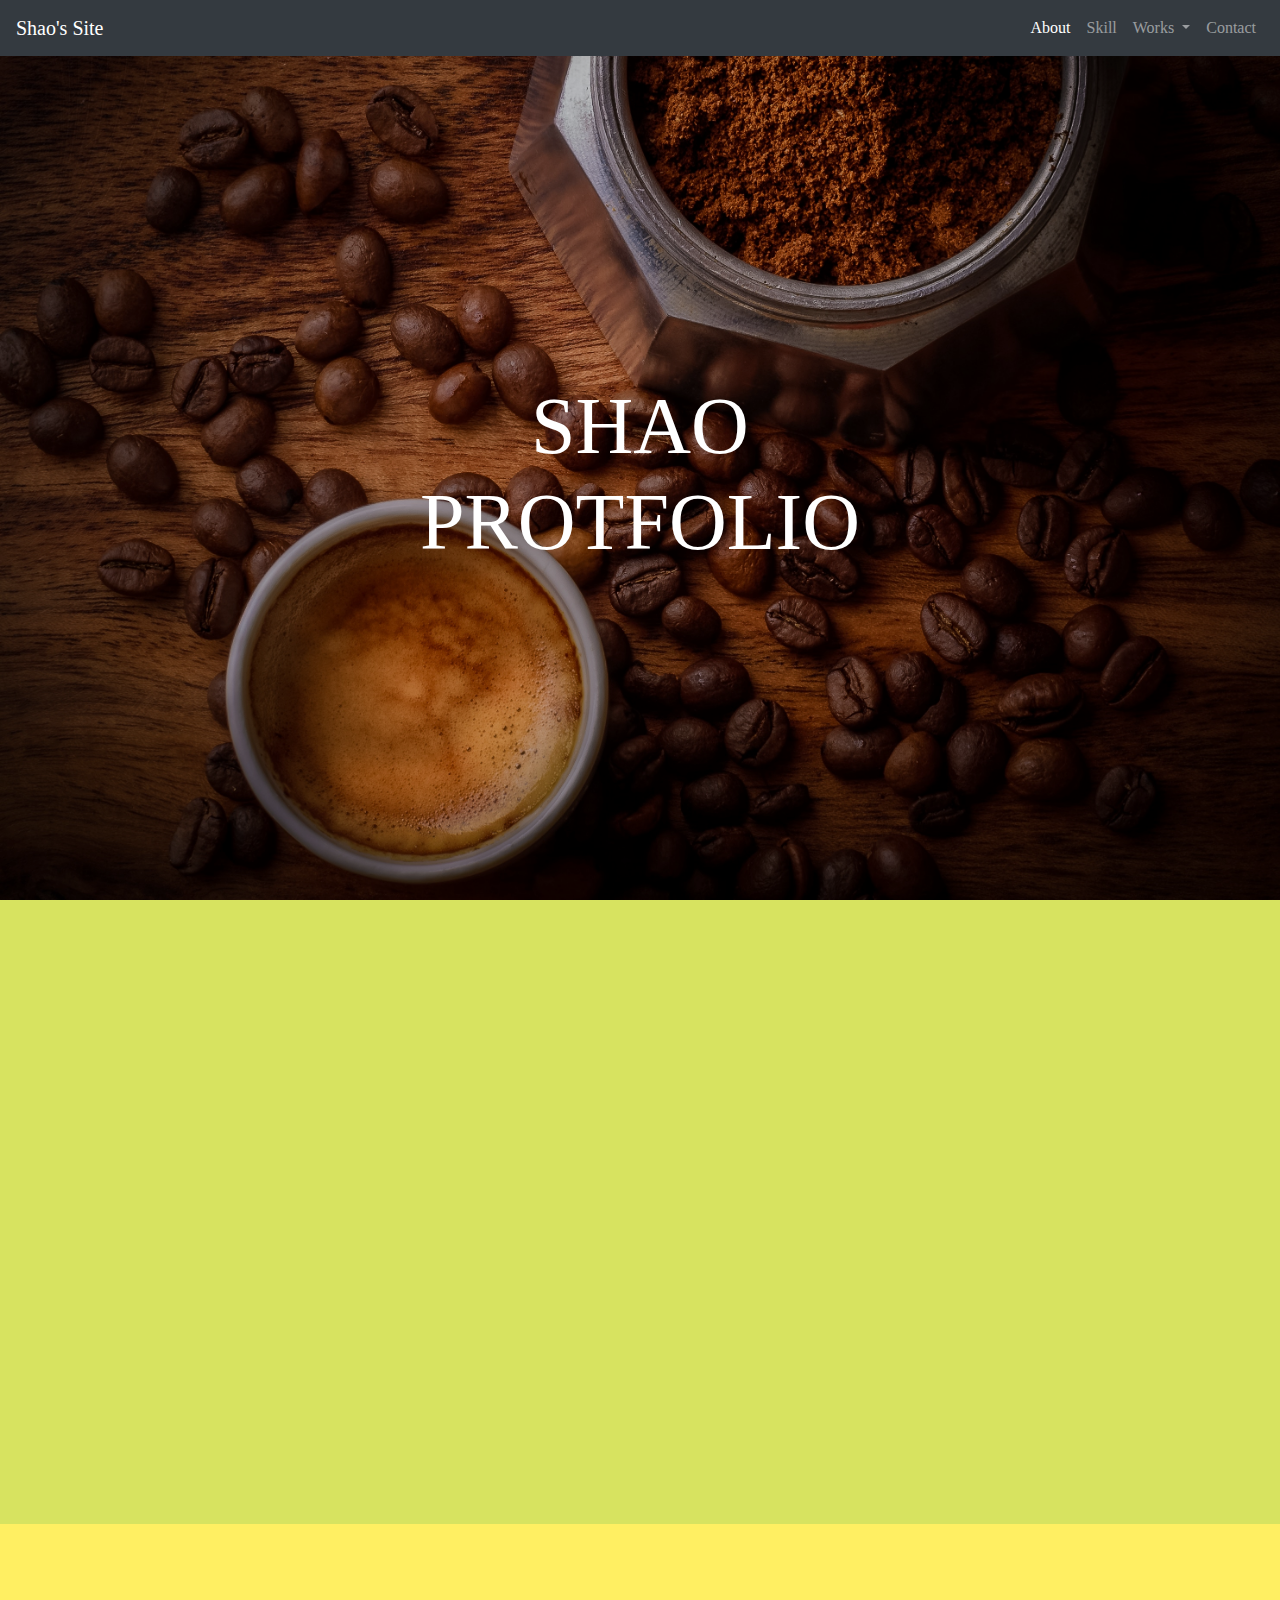
==== docs/index.html @ b60dbcea "scrlltop test" ====
<!doctype html>
<html lang="en">
  <head>
    <!-- Required meta tags -->
    <meta charset="utf-8">
    <meta name="viewport" content="width=device-width, initial-scale=1, shrink-to-fit=no">
    <!-- font awsome -->
    <link rel="stylesheet" href="https://use.fontawesome.com/releases/v5.7.1/css/all.css" integrity="sha384-fnmOCqbTlWIlj8LyTjo7mOUStjsKC4pOpQbqyi7RrhN7udi9RwhKkMHpvLbHG9Sr" crossorigin="anonymous">
    <!-- animated modal -->
    <link rel="stylesheet" href="css/animate.min.css">
    <!-- Bootstrap CSS -->
    <link rel="stylesheet" href="https://maxcdn.bootstrapcdn.com/bootstrap/4.0.0/css/bootstrap.min.css" integrity="sha384-Gn5384xqQ1aoWXA+058RXPxPg6fy4IWvTNh0E263XmFcJlSAwiGgFAW/dAiS6JXm" crossorigin="anonymous">

    <meta name="viewport" content="width=device-width, initial-scale=1.0">
    <link rel="short icon" href="img/ico.ico">
    <meta name="description" content="Shaoyu's Personal Website">
    <meta name="keyword" content="JavaScript, jQuery, Front-End, F2E,HTML,CSS">
    <meta property="og:title" content="Shaoyu's Personal Website">
    <meta property="og:description" content="Shaoyu's Personal Website">
    <meta property="og:type" content="website">
    <meta property="og:url" content="">
    <meta property="og:image" content="">
    <meta http-equiv="X-UA-Compatible" content="IE=Edge">
    
    <link rel="stylesheet" href="css/style.css">
    <style>
      /*.block {
          height:300px;
          background: blue;
          margin-bottom: 20px;
      }*/
    </style>
    <title>Shao's Website</title>
  </head>
  <body>

    <!-- Cover page -->
    <header>
      <!-- Nav Bar -->
      <nav class="navbar navbar-expand-lg navbar-dark bg-dark">
        <a class="navbar-brand" href="#">Shao's Site</a>
        <button class="navbar-toggler" type="button" data-toggle="collapse" data-target="#navbarSupportedContent" aria-controls="navbarSupportedContent" aria-expanded="false" aria-label="Toggle navigation">
          <span class="navbar-toggler-icon"></span>
        </button>

        <div class="collapse navbar-collapse" id="navbarSupportedContent">
          <ul class="navbar-nav ml-auto">
            <li class="nav-item active">
              <a class="nav-link" href="#" data-target=".about-section">About <span class="sr-only">(current)</span></a>
            </li>
            <li class="nav-item">
              <a class="nav-link" href="#" data-target=".skill-section">Skill</a>
            </li>
            <li class="nav-item dropdown">
              <a class="nav-link dropdown-toggle" href="#" data-target="" id="navbarDropdown" role="button" data-toggle="dropdown" aria-haspopup="true" aria-expanded="false">
                Works
              </a>
              <div class="dropdown-menu" aria-labelledby="navbarDropdown">
                <a class="dropdown-item" href="#" data-target="javascript">JavaScript</a>
                <a class="dropdown-item" href="#" data-target="htmlcss">HTML & CSS</a>
                <div class="dropdown-divider"></div>
                <a class="dropdown-item" href="#" data-target="php">PHP</a>
              </div>
            </li>
            <li class="nav-item">
              <a class="nav-link " href="#" data-target=".contact-section">Contact</a>
            </li>
          </ul>
          
        </div>
      </nav>

      <div class="wrap">
        <div class="container">
          <h1>SHAO<br> PROTFOLIO</h1>
          <div class="arrow">
            <i class="fas fa-chevron-down fa-3x"></i>
          </div>
        </div>
      </div>
    </header>
    

    <!-- About -->
    <section class="about-section">
      <div class="container">
        <div class="row">
          <div class="col-12">
            <div class="content block" data-move-y="50%" data-offset="20%">
              <h2 >About <span class="d-none d-md-inline">Me<span></h2>
              <div class="row my-5">
                <div class="col-12 col-md-6">
                  <div class="protrait h-100">
                  </div>
                </div>
                <div class="col-12 col-md-6">
                  <div class="intro h-100 bio ">
                    <p>
                    嗨，我是劭宇，大學時主修財務金融，最早接觸的程式語言是Visual Basic。畢業後想給自己多一點挑戰，因此選擇會計師事務所作為職業生涯的起點，在工作中常需要大量的資料交叉比對，便利用下班時間寫了一些簡單的VBA函式，讓時間能花在更寶貴的事情上。
                    </p>
                    <p>
                      工作滿一年完成了一次查帳循環後，有感於自己的未來並不在這個領域上，因而決定參加勞動力發展署的網頁實務班，全力投入網頁開發的領域。目前將重心放在網頁前端的Javascript、Bootstrap，另在課程中有接觸後端的PHP及Linux、windows server等工具。
                    </p>
                  </div>
                </div>
              </div>
            </div>
          </div>
        </div>
      </div>
    </section>
    
    <!-- Skill -->
    <section class="skill-section">
      <div class="container">
        <div class="row">
          <div class="col-12">
            <div class="content block" data-move-y="50%">
              <h2 class="mb-4" >Skill</h2>
              <ul class=" skills d-lg-flex justify-content-around p-0 my-5">
                <li class="skill-row">
                    <div class="circle-plate text-center">
                      <i class="fab fa-node-js fa-5x"></i>
                      <h4>JavaScript</h4>
                    </div>
                    <div class="skill-item">
                      <div>
                        <span>jQuery</span>
                        <p>撰寫網頁動畫效果</p>
                      </div>
                      <div>
                        <span>jQuery Plugin</span>
                        <p>使用jQuery第三方套件</p>
                      </div>
                      <div>
                        <span>Vue.js</span>
                        <p>了解基本概念</p>
                      </div>
                    </div>
                </li>
                 <li class="skill-row">
                    <div class="circle-plate text-center">
                      <i class="fab fa-html5 fa-5x"></i>
                      <i class="fab fa-css3-alt fa-4x"></i>
                      <h4>HTML & CSS</h4>
                    </div>
                    <div class="skill-item">
                      <div>
                        <span>RWD</span>
                        <p>手刻響應式網頁頁頁 手刻響應式網頁頁頁 手刻響應式網頁頁頁</p>
                      </div>
                      <div>
                        <span>CSS Flex & Grid</span>
                        <p>使用網格系統於網頁</p>
                      </div>
                      <div>
                        <span>Bootstrap</span>
                        <p>利用Bootstrap4建構網頁</p>
                      </div>
                    </div>
                </li>
                 <li class="skill-row">
                    <div class="circle-plate text-center">
                      <i class="fab fa-php fa-5x"></i>
                      <h4>PHP</h4>
                      <div class="effect"></div>
                    </div>
                    <div class="skill-item">
                      <div>
                        <span>Basci Concept</span>
                        <p>了解PHP基本用法</p>
                      </div>
                      <div>
                        <span>Thirt Party API</span>
                        <p>串接API如簡訊、超商地圖</p>
                      </div>
                      <div>
                        <span>PHP</span>
                        <p>PHP其他基本概念</p>
                      </div>
                    </div>
                </li>
              </ul>
            </div>
          </div>
        </div>
      </div>
    </section>

    <!-- Works -->
    <section class="works-section">
      <div class="container">
        <div class="row">
          <div class="col-12">
            <div class="content block" data-move-y="50%">
              <h2 >Works</h2>
              <!-- Nav -->
              <ul class="nav nav-pills mb-3 " id="pills-tab" role="tablist">
                <li class="nav-item">
                  <a class="nav-link active " id="pills-home-tab" data-toggle="pill" href="#pills-home" role="tab" aria-controls="pills-home" aria-selected="true">
                    JavaScript
                  </a>
                </li>
                <li class="nav-item">
                  <a class="nav-link" id="pills-profile-tab" data-toggle="pill" href="#pills-profile" role="tab" aria-controls="pills-profile" aria-selected="false">
                    HTML & CSS
                  </a>
                </li>
                <li class="nav-item">
                  <a class="nav-link" id="pills-contact-tab" data-toggle="pill" href="#pills-contact" role="tab" aria-controls="pills-contact" aria-selected="false">
                    PHP
                  </a>
                </li>
              </ul>
              <div class="tab-content" id="pills-tabContent">
                <!-- JavaScript Works -->
                <div class="tab-pane fade show active" id="pills-home" role="tabpanel" aria-labelledby="pills-home-tab">
                  <!-- Bootstrap Card -->
                  <ul class="works d-flex flex-wrap justify-content-around list-unstyled mt-5">
                    <li>
                      <div class="card" style="width: 18rem;">
                        <!-- Taget : id + href -->
                        <a class="demo01" ="demo01" href="#js-kaoshiung">
                          <img class="card-img-top" src="img/k1.jpg" alt="Card image cap">
                        </a>
                        <div class="card-body">
                          <h5 class="card-title">高雄市旅遊資訊網</h5>
                          <p>
                            <span class="badge badge-secondary">AJAX</span>
                            <span class="badge badge-secondary">JSON</span>
                          </p>
                          <p class="card-text">利用政府開放資料，取得高雄地區光觀景點的資料，並可以行政區域分別顯示.</p>
                        </div>
                      </div>

                    </li>
                    <li>
                      <div class="card" style="width: 18rem;">
                        <a class="demo02" href="#js-bmi">
                          <img class="card-img-top" src="img/bmi1.jpg" alt="Card image cap">
                        </a>
                        <div class="card-body">
                          <h5 class="card-title">BMI 計算機</h5>
                          <p>
                            <span class="badge badge-secondary">Session Storage</span>
                          </p>
                          <p class="card-text">
                          使用者輸入身高、體重以取得BMI指數，依結果顯示建議訊息，使用者可選擇刪除該筆記錄。
                          </p>
                        </div>
                      </div>
                    </li>
                    <li>
                      <div class="card" style="width: 18rem;">
                        <a class="demo03" href="#js-todolist">
                          <img class="card-img-top" src="img/todolist1.jpg" alt="Card image cap">
                        </a>
                        <div class="card-body">
                          <h5 class="card-title">ToDo List</h5>
                          <p>
                            <span class="badge badge-secondary">Session Storage</span>
                          </p>
                          <p class="card-text">
                          一個簡易的待辦事項清單，使用者可於完成待辦後，將該筆帶辦事項刪除。
                        </p>
                        </div>
                      </div>
                    </li>
                  </ul> <!-- Bootstrap Card -->

                  
                </div>

                <!-- HTML/CSS Works -->
                <div class="tab-pane fade" id="pills-profile" role="tabpanel" aria-labelledby="pills-profile-tab">
                  <!-- Bootstrap Card -->
                  <ul class="works d-flex flex-wrap justify-content-around list-unstyled mt-5">
                    <li>
                      <div class="card" style="width: 18rem;">
                        <!-- Taget : id + href -->
                        <a class="demo04" ="demo01" href="#bs-index">
                          <img class="card-img-top" src="img/boostrapindex1.jpg" alt="Card image cap">
                        </a>
                        <div class="card-body">
                          <h5 class="card-title">形象版網頁</h5>
                          <p>
                            <span class="badge badge-secondary">Bootstrap</span>
                            <span class="badge badge-secondary">Flex</span>
                          </p>
                          <p class="card-text">使用Bootstrap快速建立的形象網頁</p>
                        </div>
                      </div>

                    </li>
                    <li>
                      <div class="card" style="width: 18rem;">
                        <a class="demo05" href="#bs-dashboard">
                          <img class="card-img-top" src="img/dashboard1.jpg" alt="Card image cap">
                        </a>
                        <div class="card-body">
                          <h5 class="card-title">管理後台網頁</h5>
                          <p>
                            <span class="badge badge-secondary">Bootstrap</span>
                            <span class="badge badge-secondary">Flex</span>
                          </p>
                          <p class="card-text">使用Bootstrap快速建立的管理後台</p>
                        </div>
                      </div>
                    </li>
                    <li>
                      <div class="card" style="width: 18rem;">
                        <a class="demo06" href="#bs-blog">
                          <img class="card-img-top" src="img/blog1.jpg" alt="Card image cap">
                        </a>
                        <div class="card-body">
                          <h5 class="card-title">Blog網頁</h5>
                          <p>
                            <span class="badge badge-secondary">Bootstrap</span>
                            <span class="badge badge-secondary">留言板</span>
                          </p>
                          <p class="card-text">使用Bootstrap快速建立的Blog網頁</p>
                        </div>
                      </div>
                    </li>
                  </ul> <!-- Bootstrap Card -->

                  <!-- Bootstrap Card -->
                  <ul class="works d-flex flex-wrap justify-content-around list-unstyled mt-5">
                    <li>
                      <div class="card" style="width: 18rem;">
                        <!-- Taget : id + href -->
                        <a class="demo07" ="demo01" href="#html-home1">
                          <img class="card-img-top" src="img/rwd1.jpg" alt="Card image cap">
                        </a>
                        <div class="card-body">
                          <h5 class="card-title">首頁版型</h5>
                          <p>
                            <span class="badge badge-secondary">FB Comments</span>
                            <span class="badge badge-secondary">Masonry</span>
                            <span class="badge badge-secondary">NivoSlider</span>
                          </p>
                          <p class="card-text">Some quick example text to build on the card title and make up the bulk of the card's content.</p>
                        </div>
                      </div>

                    </li>
                    <li>
                      <div class="card" style="width: 18rem;">
                        <a class="demo08" href="#html-home2">
                          <img class="card-img-top" src="img/rwd5.jpg" alt="Card image cap">
                        </a>
                        <div class="card-body">
                          <h5 class="card-title">首頁版型2</h5>
                          <p>
                            <span class="badge badge-secondary">RWD</span>
                          </p>
                          <p class="card-text">Some quick example text to build on the card title and make up the bulk of the card's content.</p>
                        </div>
                      </div>
                    
                   <!--  </li>
                    <li>
                      <div class="card" style="width: 18rem;">
                        <a class="" href="#html-home3">
                          <img class="card-img-top" src="img/todolist1.jpg" alt="Card image cap">
                        </a>
                        <div class="card-body">
                          <h5 class="card-title">ToDo List</h5>
                          <p>
                            <span class="badge badge-secondary">Session Storage</span>
                          </p>
                          <p class="card-text">Some quick example text to build on the card title and make up the bulk of the card's content.</p>
                        </div>
                      </div>
                    </li> -->
                  </ul> <!-- Bootstrap Card -->
                </div>

                <!-- PHP Works -->
                <div class="tab-pane fade" id="pills-contact" role="tabpanel" aria-labelledby="pills-contact-tab">
                  <!-- Bootstrap Card -->
                  <ul class="works d-flex flex-wrap justify-content-around list-unstyled mt-5">
                    <li>
                      <div class="card" style="width: 18rem;">
                        <!-- Taget : id + href -->
                        <a class="demo010" ="demo01" href="#php-product">
                          <img class="card-img-top" src="img/php1.jpg" alt="Card image cap">
                        </a>
                        <div class="card-body">
                          <h5 class="card-title">產品搜尋</h5>
                          <p>
                            <span class="badge badge-secondary">MySQL</span>
                          </p>
                          <p class="card-text">實作由下拉式選單選取特定條件，並找出符合條件之產品，將結果以列表顯示。</p>
                        </div>
                      </div>
                    </li>
                    <li>
                      <div class="card" style="width: 18rem;">
                        <a class="demo011" href="#php-department">
                          <img class="card-img-top" src="img/php5.jpg" alt="Card image cap">
                        </a>
                        <div class="card-body">
                          <h5 class="card-title">部門業績及加班費報表</h5>
                          <p>
                            <span class="badge badge-secondary">MySQL</span>
                          </p>
                          <p class="card-text">依據選定年度、部門、報表種類，將員工業績或加班費請領概況予以排序列表顯示。</p>
                        </div>
                      </div>
                    </li>
                    <li>
                      <div class="card" style="width: 18rem;">
                        <a class="demo09" href="#php-calendar">
                          <img class="card-img-top" src="img/calendar1.jpg" alt="Card image cap">
                        </a>
                        <div class="card-body">
                          <h5 class="card-title">年度日曆</h5>
                          <p>
                            <span class="badge badge-secondary">PHP</span>
                          </p>
                          <p class="card-text">
                            依據使用者所輸入的年份，分別顯示出該年度的日曆，使用者並可切換日曆背景主題。
                          </p>
                        </div>
                      </div>
                    </li>
                  </ul> <!-- Bootstrap Card -->
                </div>
              </div> <!-- nav -->
            </div>
          </div>
        </div>
      </div>
    </section>

    <!-- Contact -->
    <div class="contact-section">
      <div class="container">
        <div class="row">
          <div class="col-12">
            <div class="content-contact block" data-move-y="50%">
              <h2 class="mb-md-4">Contact</h2>
              <div class="row contact-info">
                <div class="col-12 col-sm-6 d-flex justify-content-center justify-content-sm-end align-items-center mt-4 mt-md-0 mt-lg-4">
                  <a href="https://tw.linkedin.com/in/shaoyu-lan-44ba9815a">
                    <i class="fab fa-linkedin fa-3x"></i>
                  </a>
                  <a href="https://github.com/shaoyulan">
                    <i class="fab fa-github fa-3x mx-3"></i>
                  </a>
                  <a href="https://shaoyulan.github.io/blogc/">
                    <i class="fab fa-blogger-b fa-3x"></i>
                  </a>
                </div>
                <div class="col-12 col-sm-6 d-flex flex-column justify-content-center align-items-center align-items-sm-start mt-4 mt-md-0 mt-lg-4">
                  <ul class="contact-info">
                    <li class="mb-3 ">
                      <i class="fas fa-mail-bulk fa-3x align-middle mb-lg-3 d-sm-block d-lg-inline"></i>
                      poterpoter2@gmail.com
                    </li>
                    <li class="mb-3 ">
                      <i class="fab fa-line fa-3x align-middle ml-2 mr-1 d-sm-block d-lg-inline" ></i>
                      iamtaiwanbybirth
                    </li>
                  </ul>
                </div>
              </div>
            </div>
          </div>
        </div>
      </div>
    </div>

    <!-- Footer -->
    <footer class="d-flex justify-content-center align-items-center text-white">
      <h5>&copy;Shao. All Rights Reserved</h5>
    </footer>

    <!-- Javascript Modal 1 -->
    <!-- modal -->
    <div id="js-kaoshiung">
        <!--THIS IS IMPORTANT! to close the modal, the class name has to match the name given on the ID -->
        <div class="container">
          <div class="close-icon d-flex pt-3 pr-3">
            <a  id="btn-close-modal" class="close-js-kaoshiung closeModal ml-auto"> 
                <i class="far fa-times-circle fa-2x"></i>
            </a>
          </div>
          <div class="title text-center">
            <h3>Javascript</h3>
            <p class="h2">高雄市旅遊資訊網</p>
            <div class="tags">
              <span class="badge badge-secondary">AJAX</span>
              <span class="badge badge-secondary">JSON</span>
            </div>
          </div>
          <hr>
          <div class="modal-content">
          <!--Your modal content goes here-->
            <!-- Bootstrap Nav -->
            <ul class="nav nav-tabs" id="myTab" role="tablist">
              <li class="nav-item">
                <a class="nav-link active" id="home-tab" data-toggle="tab" href="#home" role="tab" aria-controls="home" aria-selected="true">
                概覽
              </a>
              </li>
              <li class="nav-item">
                <a class="nav-link" id="profile-tab" data-toggle="tab" href="#profile" role="tab" aria-controls="profile" aria-selected="false">
                  流程說明
                </a>
              </li>
              <li class="nav-item">
                <a class="nav-link" id="profile-tab" target="_blank"  href="https://shaoyulan.github.io/works/JS_%E9%AB%98%E9%9B%84%E6%97%85%E9%81%8A%E8%B3%87%E8%A8%8A/#" role="tab" aria-controls="profile" aria-selected="false">
                  作品連結
                </a>
              </li>
            </ul>
            <div class="tab-content" id="myTabContent">
              <div class="tab-pane fade show active" id="home" role="tabpanel" aria-labelledby="home-tab">
                <!-- 內容一 -->
                <div class="short-intro" style="display: flex">
                  <div class="short-intro-img" style="width: 50%">
                      <img src="img/k1.jpg" alt="">
                  </div>
                  <div class="short-intro-section">
                    
                  </div>
                </div>
                
                <img src="img/k1.jpg" alt="">
                <img src="img/k1.jpg" alt="">
              </div>
              <div class="tab-pane fade" id="profile" role="tabpanel" aria-labelledby="profile-tab">
                <!-- 內容二 -->
              </div>
            </div> <!-- Bootstrap Nav -->
          </div>
        </div>
    </div>

    <!-- Javascript Modal 2 -->
    <!-- modal -->
    <div id="js-bmi">
        <!--THIS IS IMPORTANT! to close the modal, the class name has to match the name given on the ID -->
        <div class="container">
          <div class="close-icon d-flex pt-3 pr-3">
            <a  id="btn-close-modal" class="close-js-bmi closeModal ml-auto"> 
                <i class="far fa-times-circle fa-2x"></i>
            </a>
          </div>
          <div class="title text-center">
            <h3>Javascript</h3>
            <p class="h2">BMI計算機</p>
            <div class="tags">
              <span class="badge badge-secondary">AJAX</span>
              <span class="badge badge-secondary">JSON</span>
            </div>
          </div>
          <hr>
          <div class="modal-content">
              <!--Your modal content goes here-->
                <!-- Bootstrap Nav -->
                <ul class="nav nav-tabs" id="myTab" role="tablist">
                  <li class="nav-item">
                    <a class="nav-link active" id="home-tab" data-toggle="tab" href="#js2-home" role="tab" aria-controls="home" aria-selected="true">
                    概覽
                  </a>
                  </li>
                  <li class="nav-item">
                    <a class="nav-link" id="profile-tab" data-toggle="tab" href="#js2-profile" role="tab" aria-controls="profile" aria-selected="false">
                      流程說明
                    </a>
                  </li>
                  <li class="nav-item">
                    <a class="nav-link" id="profile-tab" target="_blank"  href="https://shaoyulan.github.io/works/JS_BMI/" role="tab" aria-controls="profile" aria-selected="false">
                      作品連結
                    </a>
                  </li>
                </ul>
                <div class="tab-content" id="myTabContent">
                  <div class="tab-pane fade show active" id="js2-home" role="tabpanel" aria-labelledby="home-tab">
                    <!-- 內容一 -->
                    <img src="img/bmi1.jpg" alt="">
                  </div>
                  <div class="tab-pane fade" id="js2-profile" role="tabpanel" aria-labelledby="profile-tab">
                    <!-- 內容二 -->
                  </div>
                </div> <!-- Bootstrap Nav -->
          </div>
        </div>
    </div>

    <!-- Javascript Modal 3 -->
    <!-- modal -->
    <div id="js-todolist">
        <!--THIS IS IMPORTANT! to close the modal, the class name has to match the name given on the ID -->
        <div class="container">
          <div class="close-icon d-flex pt-3 pr-3">
            <a  id="btn-close-modal" class="close-js-todolist closeModal ml-auto"> 
                <i class="far fa-times-circle fa-2x"></i>
            </a>
          </div>
          <div class="title text-center">
            <h3>Javascript</h3>
            <p class="h2">ToDo List</p>
            <div class="tags">
              <span class="badge badge-secondary">AJAX</span>
              <span class="badge badge-secondary">JSON</span>
            </div>
          </div>
          <hr>
          <div class="modal-content">
              <!--Your modal content goes here-->
                <!-- Bootstrap Nav -->
                <ul class="nav nav-tabs" id="myTab" role="tablist">
                  <li class="nav-item">
                    <a class="nav-link active" id="home-tab" data-toggle="tab" href="#js3-home" role="tab" aria-controls="home" aria-selected="true">
                    概覽
                  </a>
                  </li>
                  <li class="nav-item">
                    <a class="nav-link" id="profile-tab" data-toggle="tab" href="#js3-profile" role="tab" aria-controls="profile" aria-selected="false">
                      流程說明
                    </a>
                  </li>
                  <li class="nav-item">
                    <a class="nav-link" id="profile-tab" target="_blank"  href="https://shaoyulan.github.io/works/JS_SesstionStorage_todolist/Session_Storage_todolist.html" role="tab" aria-controls="profile" aria-selected="false">
                      作品連結
                    </a>
                  </li>
                </ul>
                <div class="tab-content" id="myTabContent">
                  <div class="tab-pane fade show active" id="js3-home" role="tabpanel" aria-labelledby="home-tab">
                    <!-- 內容一 -->
                    <img src="img/todolist2.jpg" alt="">
                    <img src="img/todolist3.jpg" alt="">
                  </div>
                  <div class="tab-pane fade" id="js3-profile" role="tabpanel" aria-labelledby="profile-tab">
                    <!-- 內容二 -->
                  </div>
                </div> <!-- Bootstrap Nav -->
          </div>
        </div>
    </div>

    <!-- Bootstrap Modal 1 -->
    <!-- modal -->
    <div id="bs-index">
        <!--THIS IS IMPORTANT! to close the modal, the class name has to match the name given on the ID -->
        <div class="container">
          <div class="close-icon d-flex pt-3 pr-3">
            <a  id="btn-close-modal" class="close-bs-index closeModal ml-auto"> 
                <i class="far fa-times-circle fa-2x"></i>
            </a>
          </div>
          <div class="title text-center">
            <h3>HTML & CSS</h3>
            <p class="h2">形象首頁</p>
            <div class="tags">
              <span class="badge badge-secondary">Bootstrap</span>
              <span class="badge badge-secondary">Flex</span>
            </div>
          </div>
          <hr>
          <div class="modal-content">
              <!--Your modal content goes here-->
              <img src="img/boostrapindex1.jpg" alt="">
              <img src="" alt="">
          </div>
        </div>
    </div>

    <!-- Bootstrap Modal 2 -->
    <!-- modal -->
    <div id="bs-dashboard">
        <!--THIS IS IMPORTANT! to close the modal, the class name has to match the name given on the ID -->
        <div class="container">
          <div class="close-icon d-flex pt-3 pr-3">
            <a  id="btn-close-modal" class="close-bs-dashboard closeModal ml-auto"> 
                <i class="far fa-times-circle fa-2x"></i>
            </a>
          </div>
          <div class="title text-center">
            <h3>HTML & CSS</h3>
            <p class="h2">管理後台</p>
            <div class="tags">
              <span class="badge badge-secondary">Bootstrap</span>
              <span class="badge badge-secondary">Flex</span>
            </div>
          </div>
          <hr>
          <div class="modal-content">
              <!--Your modal content goes here-->
              <img src="img/dashboard1.jpg" alt="">
              <img src="" alt="">
          </div>
        </div>
    </div>

    <!-- Bootstrap Modal 3 -->
    <!-- modal -->
    <div id="bs-blog">
        <!--THIS IS IMPORTANT! to close the modal, the class name has to match the name given on the ID -->
        <div class="container">
          <div class="close-icon d-flex pt-3 pr-3">
            <a  id="btn-close-modal" class="close-bs-blog closeModal ml-auto"> 
                <i class="far fa-times-circle fa-2x"></i>
            </a>
          </div>
          <div class="title text-center">
            <h3>HTML & CSS</h3>
            <p class="h2">Blog網頁</p>
            <div class="tags">
              <span class="badge badge-secondary">Bootstrap</span>
              <span class="badge badge-secondary">Flex</span>
            </div>
          </div>
          <hr>
          <div class="modal-content">
              <!--Your modal content goes here-->
              <img src="img/blog1.jpg" alt="">
              <img src="" alt="">
          </div>
        </div>
    </div>
    
    <!-- Bootstrap Modal 4 -->
    <!-- modal -->
    <div id="html-home1">
        <!--THIS IS IMPORTANT! to close the modal, the class name has to match the name given on the ID -->
        <div class="container">
          <div class="close-icon d-flex pt-3 pr-3">
            <a  id="btn-close-modal" class="close-html-home1 closeModal ml-auto"> 
                <i class="far fa-times-circle fa-2x"></i>
            </a>
          </div>
          <div class="title text-center">
            <h3>HTML & CSS</h3>
            <p class="h2">首頁版型</p>
            <div class="tags">
              <span class="badge badge-secondary">RWD</span>
              <span class="badge badge-secondary">Facebook comment</span>
              <span class="badge badge-secondary">Masnory</span>
            </div>
          </div>
          <hr>
          <div class="modal-content">
              <!--Your modal content goes here-->
              <img src="img/rwd1.jpg" alt="">
              <img src="" alt="">
          </div>
        </div>
    </div>

    <!-- Bootstrap Modal 5 -->
    <!-- modal -->
    <div id="html-home2">
        <!--THIS IS IMPORTANT! to close the modal, the class name has to match the name given on the ID -->
        <div class="container">
          <div class="close-icon d-flex pt-3 pr-3">
            <a  id="btn-close-modal" class="close-html-home2 closeModal ml-auto"> 
                <i class="far fa-times-circle fa-2x"></i>
            </a>
          </div>
          <div class="title text-center">
            <h3>HTML & CSS</h3>
            <p class="h2">首頁版型2</p>
            <div class="tags">
              <span class="badge badge-secondary">RWD</span>
            </div>
          </div>
          <hr>
          <div class="modal-content">
              <!--Your modal content goes here-->
              <img src="img/rwd5.jpg" alt="">
              <img src="" alt="">
          </div>
        </div>
    </div>

    <!-- Bootstrap Modal 6 -->
    <!-- modal -->
    <!-- <div id="html-home3"> -->
        <!--THIS IS IMPORTANT! to close the modal, the class name has to match the name given on the ID -->
       <!--  <div class="container">
          <div class="close-icon d-flex pt-3 pr-3">
            <a  id="btn-close-modal" class="close-html-home3 closeModal ml-auto"> 
                <i class="far fa-times-circle fa-2x"></i>
            </a>
          </div>
          <div class="title text-center">
            <h3>HTML & CSS</h3>
            <p class="h2">首頁版型3</p>
            <div class="tags">
              <span class="badge badge-secondary">RWD</span>
            </div>
          </div>
          <hr>
          <div class="modal-content"> -->
              <!--Your modal content goes here-->
<!--               <img src="img/rwd5.jpg" alt="">
              <img src="" alt="">
          </div>
        </div>
    </div> -->

    <!-- PHP Modal 1 -->
    <!-- modal -->
    <div id="php-product">
        <!--THIS IS IMPORTANT! to close the modal, the class name has to match the name given on the ID -->
        <div class="container">
          <div class="close-icon d-flex pt-3 pr-3">
            <a  id="btn-close-modal" class="close-php-product closeModal ml-auto"> 
                <i class="far fa-times-circle fa-2x"></i>
            </a>
          </div>
          <div class="title text-center">
            <h3>PHP</h3>
            <p class="h2">產品搜尋</p>
            <div class="tags">
              <span class="badge badge-secondary">MySQL</span>
            </div>
          </div>
          <hr>
          <div class="modal-content">
              <!--Your modal content goes here-->
                <!-- Bootstrap Nav -->
                <ul class="nav nav-tabs" id="myTab" role="tablist">
                  <li class="nav-item">
                    <a class="nav-link active" id="home-tab" data-toggle="tab" href="#php1-home" role="tab" aria-controls="home" aria-selected="true">
                    概覽
                  </a>
                  </li>
                  <li class="nav-item">
                    <a class="nav-link" id="profile-tab" data-toggle="tab" href="#php1-profile" role="tab" aria-controls="profile" aria-selected="false">
                      流程說明
                    </a>
                  </li>
                  <li class="nav-item">
                    <a class="nav-link" id="profile-tab" target="_blank"  href="http:google.com" role="tab" aria-controls="profile" aria-selected="false">
                      作品連結
                    </a>
                  </li>
                </ul>
                <div class="tab-content" id="myTabContent">
                  <div class="tab-pane fade show active" id="php1-home" role="tabpanel" aria-labelledby="home-tab">
                    <!-- 內容一 -->
                    <img src="img/php1.jpg" alt="">
                  </div>
                  <div class="tab-pane fade" id="php1-profile" role="tabpanel" aria-labelledby="profile-tab">
                    <!-- 內容二 -->
                  </div>
                </div> <!-- Bootstrap Nav -->
          </div>
        </div>
    </div>

    <!-- PHP Modal 2 -->
    <!-- modal -->
    <div id="php-department">
        <!--THIS IS IMPORTANT! to close the modal, the class name has to match the name given on the ID -->
        <div class="container">
          <div class="close-icon d-flex pt-3 pr-3">
            <a  id="btn-close-modal" class="close-php-department closeModal ml-auto"> 
                <i class="far fa-times-circle fa-2x"></i>
            </a>
          </div>
          <div class="title text-center">
            <h3>PHP</h3>
            <p class="h2">部門業績、加班請領報表</p>
            <div class="tags">
              <span class="badge badge-secondary">MySQL</span>
            </div>
          </div>
          <hr>
          <div class="modal-content">
              <!--Your modal content goes here-->
                <!-- Bootstrap Nav -->
                <ul class="nav nav-tabs" id="myTab" role="tablist">
                  <li class="nav-item">
                    <a class="nav-link active" id="home-tab" data-toggle="tab" href="#php2-home" role="tab" aria-controls="home" aria-selected="true">
                    概覽
                  </a>
                  </li>
                  <li class="nav-item">
                    <a class="nav-link" id="profile-tab" data-toggle="tab" href="#php2-profile" role="tab" aria-controls="profile" aria-selected="false">
                      流程說明
                    </a>
                  </li>
                  <li class="nav-item">
                    <a class="nav-link" id="profile-tab" target="_blank"  href="http:google.com" role="tab" aria-controls="profile" aria-selected="false">
                      作品連結
                    </a>
                  </li>
                </ul>
                <div class="tab-content" id="myTabContent">
                  <div class="tab-pane fade show active" id="php2-home" role="tabpanel" aria-labelledby="home-tab">
                    <!-- 內容一 -->
                    <img src="img/php5.jpg" alt="">
                  </div>
                  <div class="tab-pane fade" id="php2-profile" role="tabpanel" aria-labelledby="profile-tab">
                    <!-- 內容二 -->
                    程式流程說明
                  </div>
                </div> <!-- Bootstrap Nav -->
          </div>
        </div>
    </div>


    <!-- PHP Modal 3 -->
    <!-- modal -->
    <div id="php-calendar">
        <!--THIS IS IMPORTANT! to close the modal, the class name has to match the name given on the ID -->
        <div class="container">
          <div class="close-icon d-flex pt-3 pr-3">
            <a  id="btn-close-modal" class="close-php-calendar closeModal ml-auto"> 
                <i class="far fa-times-circle fa-2x"></i>
            </a>
          </div>
          <div class="title text-center">
            <h3>PHP</h3>
            <p class="h2">各年度年曆查詢</p>
            <div class="tags">
              <span class="badge badge-secondary">PHP</span>
            </div>
          </div>
          <hr>
          <div class="modal-content">
              <!--Your modal content goes here-->
                <!-- Bootstrap Nav -->
                <ul class="nav nav-tabs" id="myTab" role="tablist">
                  <li class="nav-item">
                    <a class="nav-link active" id="home-tab" data-toggle="tab" href="#php2-home" role="tab" aria-controls="home" aria-selected="true">
                    概覽
                  </a>
                  </li>
                  <li class="nav-item">
                    <a class="nav-link" id="profile-tab" data-toggle="tab" href="#php2-profile" role="tab" aria-controls="profile" aria-selected="false">
                      流程說明
                    </a>
                  </li>
                  <li class="nav-item">
                    <a class="nav-link" id="profile-tab" target="_blank"  href="http://fn2e.byethost13.com/php/calendar/" role="tab" aria-controls="profile" aria-selected="false">
                      作品連結
                    </a>
                  </li>
                </ul>
                <div class="tab-content" id="myTabContent">
                  <div class="tab-pane fade show active" id="php2-home" role="tabpanel" aria-labelledby="home-tab">
                    <!-- 內容一 -->
                    <img src="img/calendar2.jpg" alt="">
                    <img src="img/calendar3.jpg" alt="">
                  </div>
                  <div class="tab-pane fade" id="php2-profile" role="tabpanel" aria-labelledby="profile-tab">
                    <!-- 內容二 -->
                    程式流程說明
                  </div>
                </div> <!-- Bootstrap Nav -->
          </div>
        </div>
    </div>
    <!-- Optional JavaScript -->
    <!-- jQuery first, then Popper.js, then Bootstrap JS -->
    <!-- <script src="https://code.jquery.com/jquery-3.2.1.slim.min.js" integrity="sha384-KJ3o2DKtIkvYIK3UENzmM7KCkRr/rE9/Qpg6aAZGJwFDMVNA/GpGFF93hXpG5KkN" crossorigin="anonymous">
    </script> -->
    <!-- jQuery full version -->
    <script src="https://ajax.googleapis.com/ajax/libs/jquery/3.3.1/jquery.min.js"></script>

    <!-- smmove -->
    <script src="js/jquery.smoove.js"></script>
    <!-- animated modal -->
    <script src="js/animatedModal.js"></script>
    <!-- bootstrap -->
    <script src="https://cdnjs.cloudflare.com/ajax/libs/popper.js/1.12.9/umd/popper.min.js" integrity="sha384-ApNbgh9B+Y1QKtv3Rn7W3mgPxhU9K/ScQsAP7hUibX39j7fakFPskvXusvfa0b4Q" crossorigin="anonymous">
    </script>
    <script src="https://maxcdn.bootstrapcdn.com/bootstrap/4.0.0/js/bootstrap.min.js" integrity="sha384-JZR6Spejh4U02d8jOt6vLEHfe/JQGiRRSQQxSfFWpi1MquVdAyjUar5+76PVCmYl" crossorigin="anonymous">
    </script>

    <script src="js/main.js"></script>
  </body>
</html>
---- docs/css/style.css ----
/*override bootstrap*/
.nav-pills .nav-link.active, .nav-pills .show>.nav-link{
	color: #000;
	background-color: rgba(255,255,255,0.4);
}
.works-section a{
	color:white;
	margin:2px;
	transition: 1s;
}
.works-section a:hover{
	color:white;
	box-shadow: 0 0px 4px 0 white;
}
/*end override bootstrap*/

/*override animated modal*/
body{
	/*avoid y-axis scrllBar after close modal*/
	/*overflow-y: unset!important;*/
	font-family: Microsoft JhengHei;
}

.modal-content{
	border:none!important;
}

/*end override animated modal*/

header{
	height:100vh; 
	position: relative;
	overflow: hidden;
}
.arrow{
	/*position: relative;*/
}
.fa-chevron-down{
	animation-name: updown;
	animation-duration: 1s;
	animation-direction: alternate-reverse;
	animation-fill-mode: forwards;
	animation-iteration-count: infinite;
	animation-timing-function: linear;
	position: absolute;
	bottom: 0;
	left: 50%;
	transform: translate(-50%,-100%);
	
}
@keyframes updown{
	from{
		bottom: 0px;
	}
	to{
		bottom: -8px;
	}
}

section{
	/*min-height: 100vh;*/
	position: relative;
}
nav{
	height: 56px !important;
}
.card-img-top{
	height: 141px;
}
.content{
	/*min-height: 100vh;*/
	/*background: #CCC;*/
	width: 100%;
}


.content-contact{
	/*height: calc(100vh - 200px);*/
	width: 100%;
}
header{
	background: url(../img/header.jpg) center center;
	background-attachment: fixed;
	background-size: cover;
}
.wrap{
	background: rgba(0,0,0,0.2);
	min-height: 100vh;
	width: 100%;
}

header .container{
	height: calc(100vh - 56px);
	display: flex;
	flex-direction: column;
	align-items: center;
	justify-content: center;
	text-align: center;
	color: white;
}
header h1{
	font-size: 5rem;
}
.about-section{
	background:#d7e360;
}
.about-section .protrait{
	background: url(../img/protrait.jpg);
	background-size: cover;
	background-position: center center;
	min-height: 400px;
}
.about-section .intro{
	text-align: justify;
	line-height: 2rem;
}
.about-section .content,.skill-section .content,.works-section .content{
	margin-top: 5%;
}
.contact-section .content-contact{
	margin-top: 2%;
}
.about-section h2,.skill-section h2,.works-section h2,.contact-section h2{
	font-size: 3rem;
	display: inline-block;
	margin-left: 50%;
	/*position: absolute;*/
	/*left: 50%;*/
	transform: translate(-50%,0%);
	text-align: center;
	border-bottom: dashed 7px;
}
.contact-section{
	background:#cddc39;
	/*height: calc(100vh - 200px);*/
	position: relative;
}
.skill-section{
	background:#ffef62;
}
.skill-section .skills{
	display: flex;
}
.skill-section li{
	list-style-type: none;
}
.circle-plate{
	position: relative;
}
/*.circle-plate:hover .effect{
	position: absolute;
	top:0;
	bottom:0;
	left:0;
	right:0;
	border-radius: 50%;
	background:#ff8362;
	opacity: 0.5;
	border:5px solid #CCC;
	animation-name: scale;
	animation-duration: 2s;
	animation-fill-mode: forwards;
}
@keyframes scale {
  from {transform: scale(1);}
  to {
  	transform: scale(1.1);
  	opacity:0;
  }
}*/
.works-section{
	background: url(../img/header.jpg) center center;
	background-attachment: fixed;
	background-size: cover;
}
.works-section h2{
	color: white;
}
.works-section li:hover{
	transition: linear .3s;
	box-shadow:0 0 15px 0 white;
}
.works-section .works li{
	margin-bottom: 45px;
}
.contact-section .contact-info {
	list-style: none;
}
footer{
	background: url(../img/header.jpg) bottom center;
	background-attachment: fixed;
	background-size: cover;
}
footer{
	height: 200px;
}

@media screen and (max-width: 768px) {
	/*about*/
	.bio{
		padding: 35px 0 20px 0;
	}
	/*work	*/
	.works-section .nav{
		display: flex;
		justify-content: center;
		margin-top: 48px;
	}

	/*skill section*/
	.skill-section .skills{
		display: unset;
	}
	.skill-section .skill-row,.skill-section .skill-row .skill-item{
		display: flex;
	}
	.skill-section .skill-row{
		margin-bottom: 25px;
		justify-content: center;
	}
	.skill-section .skill-row .skill-item > div{
		width: 33%;
		padding:10px;
	}
	.skill-section .circle-plate{
		margin-right: 10px;
		width: 112px;
	}
	.skill-section .skill-item span{
		font-weight: bold;
	}
	/*.skill-section .skill-item p{
		color:#ccc;
	}*/
}
@media screen and (max-width: 768px) and (min-width: 575px){
	/*平板時畫面高度隨content*/
	.about-section, .about-section .content, .skill-section, .skill-section .content{
		min-height: unset;
	}
	.contact-section, .content-contact{
		height: unset;
	}
	.contact-section .contact-info{
		margin-top: 0;
	}
}
@media screen and (max-width: 574px) {
	/*header,.wrap{
		height: 50vh;
	}
	header .container{
		height: calc(50vh - 56px);
	}*/
	html{
		overflow-x: hidden;
	}
	header, .works-section, footer{
		background-size: auto;
	}

	.works-section .works li{
		margin-bottom: 30px;
	}
	header h1{
		font-size: 3rem;
	}
	/*about*/
	.about-section .protrait{
		background-position: bottom center;
		min-height: 300px;
	}

	/*skill*/
	.skill-section .skill-row{
		justify-content: center;
	}
	.skill-section .skill-row .skill-item{
		flex-direction: column;
	}
	.skill-section .skill-row .skill-item > div{
		width: unset;
		padding-left: 10px;
		padding-bottom: 0;
	}
	.skill-section .skill-row .skill-item  p{
		margin: 0;
	}
	.skill-section .circle-plate{
		width: 143px; 
	}

	/*works*/
	.works-section .nav{
		flex-direction: column;
	}
	footer{
		height: 80px;
	}
}



/*Modal*/
.modal-content img{
	max-width: 100%;
}
.close-icon{
	position: absolute;
	right: 0;
}
.closeModal{
	cursor: pointer;
}
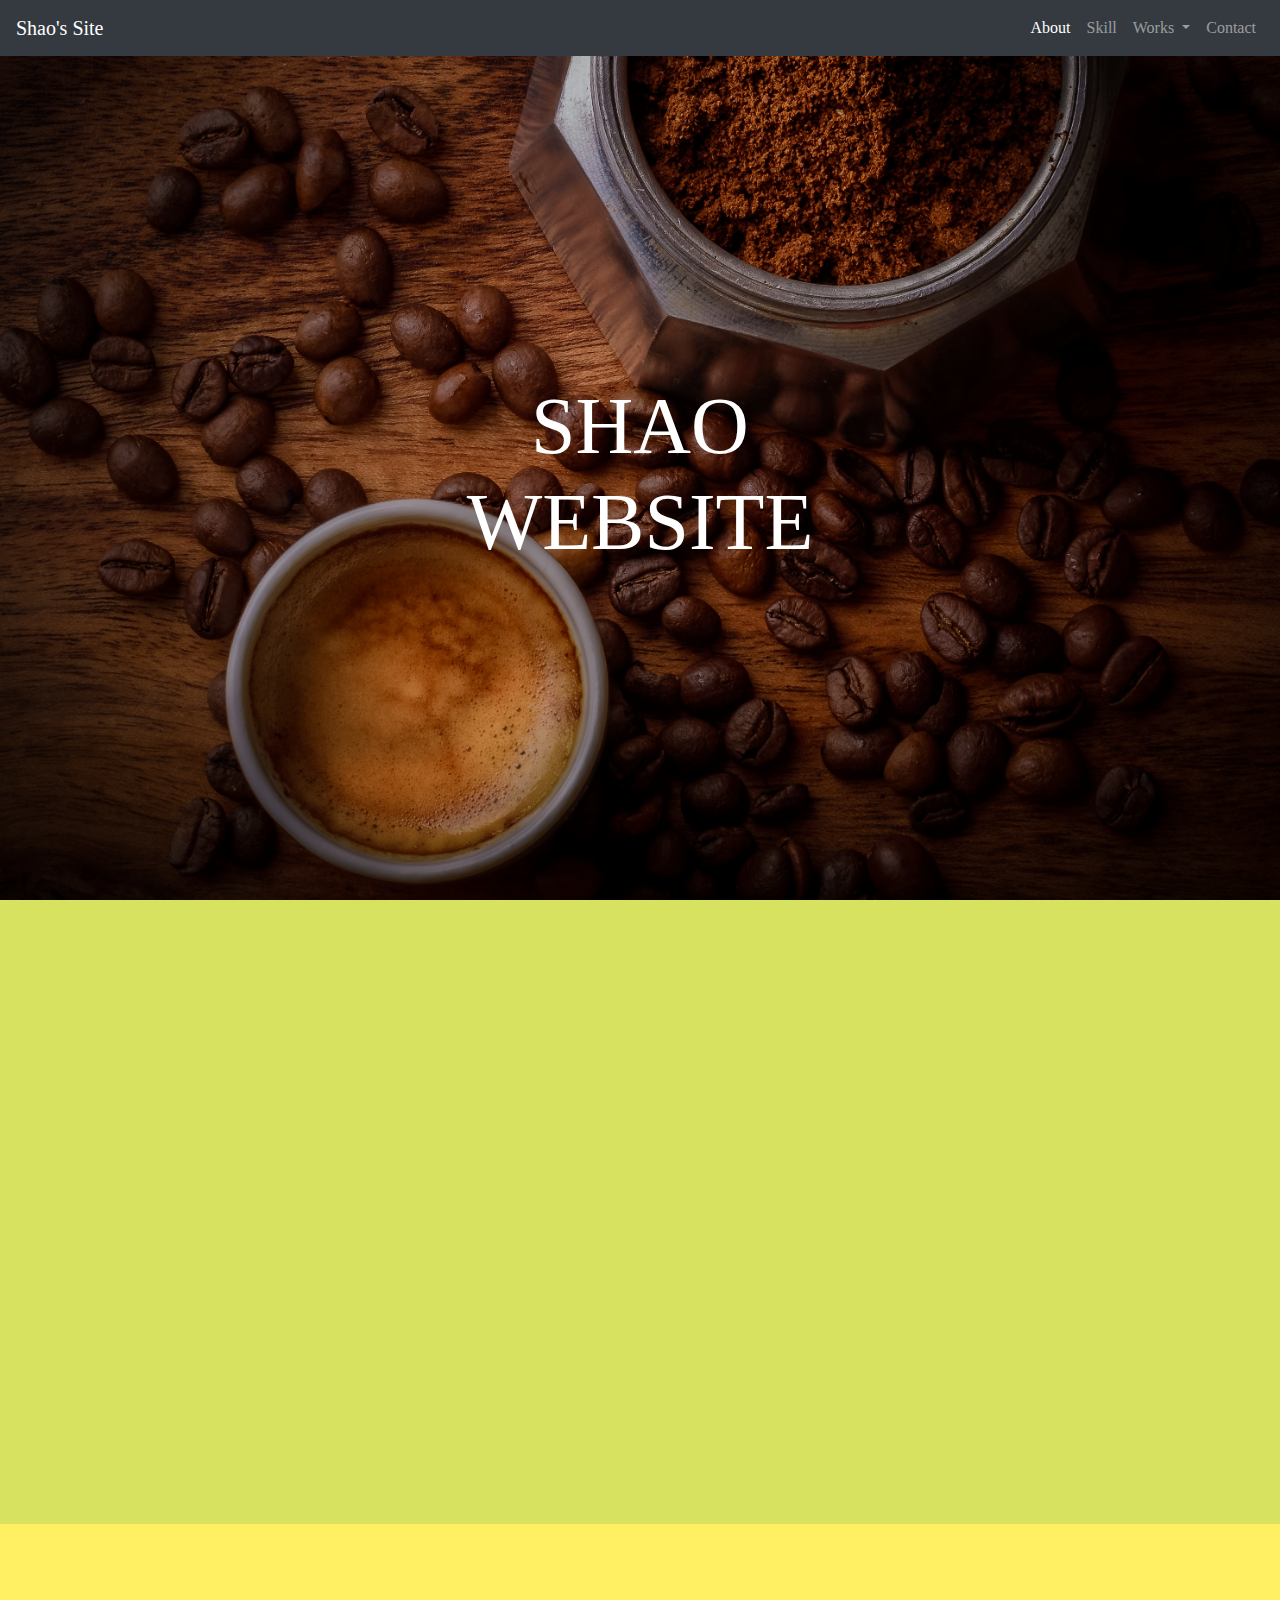
==== commit e20eef0d: "works update" ====
--- a/docs/index.html
+++ b/docs/index.html
@@ -72,7 +72,7 @@
 
       <div class="wrap">
         <div class="container">
-          <h1>SHAO<br> PROTFOLIO</h1>
+          <h1>SHAO<br> WEBSITE</h1>
           <div class="arrow">
             <i class="fas fa-chevron-down fa-3x"></i>
           </div>
@@ -130,10 +130,10 @@
                       </div>
                       <div>
                         <span>jQuery Plugin</span>
-                        <p>使用jQuery第三方套件</p>
+                        <p>了解套用外部套件</p>
                       </div>
                       <div>
-                        <span>Vue.js</span>
+                        <span>Vue.js framwork</span>
                         <p>了解基本概念</p>
                       </div>
                     </div>
@@ -147,15 +147,15 @@
                     <div class="skill-item">
                       <div>
                         <span>RWD</span>
-                        <p>手刻響應式網頁頁頁 手刻響應式網頁頁頁 手刻響應式網頁頁頁</p>
+                        <p>能手刻響應式網頁</p>
                       </div>
                       <div>
                         <span>CSS Flex & Grid</span>
-                        <p>使用網格系統於網頁</p>
+                        <p>了解使用網格系統</p>
                       </div>
                       <div>
                         <span>Bootstrap</span>
-                        <p>利用Bootstrap4建構網頁</p>
+                        <p>建構自適應式網頁</p>
                       </div>
                     </div>
                 </li>
@@ -172,11 +172,11 @@
                       </div>
                       <div>
                         <span>Thirt Party API</span>
-                        <p>串接API如簡訊、超商地圖</p>
+                        <p>串接過簡訊API</p>
                       </div>
                       <div>
-                        <span>PHP</span>
-                        <p>PHP其他基本概念</p>
+                        <span>Others</span>
+                        <p>部門加班績效報表</p>
                       </div>
                     </div>
                 </li>
@@ -519,17 +519,8 @@
             <div class="tab-content" id="myTabContent">
               <div class="tab-pane fade show active" id="home" role="tabpanel" aria-labelledby="home-tab">
                 <!-- 內容一 -->
-                <div class="short-intro" style="display: flex">
-                  <div class="short-intro-img" style="width: 50%">
-                      <img src="img/k1.jpg" alt="">
-                  </div>
-                  <div class="short-intro-section">
-                    
-                  </div>
-                </div>
                 
-                <img src="img/k1.jpg" alt="">
-                <img src="img/k1.jpg" alt="">
+                <img src="img/k3.jpg" alt="">
               </div>
               <div class="tab-pane fade" id="profile" role="tabpanel" aria-labelledby="profile-tab">
                 <!-- 內容二 -->
@@ -581,7 +572,7 @@
                 <div class="tab-content" id="myTabContent">
                   <div class="tab-pane fade show active" id="js2-home" role="tabpanel" aria-labelledby="home-tab">
                     <!-- 內容一 -->
-                    <img src="img/bmi1.jpg" alt="">
+                    <img src="img/bmi2.jpg" alt="">
                   </div>
                   <div class="tab-pane fade" id="js2-profile" role="tabpanel" aria-labelledby="profile-tab">
                     <!-- 內容二 -->
@@ -634,7 +625,6 @@
                   <div class="tab-pane fade show active" id="js3-home" role="tabpanel" aria-labelledby="home-tab">
                     <!-- 內容一 -->
                     <img src="img/todolist2.jpg" alt="">
-                    <img src="img/todolist3.jpg" alt="">
                   </div>
                   <div class="tab-pane fade" id="js3-profile" role="tabpanel" aria-labelledby="profile-tab">
                     <!-- 內容二 -->
@@ -665,8 +655,34 @@
           <hr>
           <div class="modal-content">
               <!--Your modal content goes here-->
-              <img src="img/boostrapindex1.jpg" alt="">
-              <img src="" alt="">
+              <!-- Bootstrap Nav -->
+              <ul class="nav nav-tabs" id="myTab" role="tablist">
+                <li class="nav-item">
+                  <a class="nav-link active" id="home-tab" data-toggle="tab" href="#js3-home" role="tab" aria-controls="home" aria-selected="true">
+                  概覽
+                </a>
+                </li>
+                <li class="nav-item">
+                  <a class="nav-link" id="profile-tab" data-toggle="tab" href="#js3-profile" role="tab" aria-controls="profile" aria-selected="false">
+                    流程說明
+                  </a>
+                </li>
+                <li class="nav-item">
+                  <a class="nav-link" id="profile-tab" target="_blank"  href="https://shaoyulan.github.io/works/Bootstrap_形象版首頁" role="tab" aria-controls="profile" aria-selected="false">
+                    作品連結
+                  </a>
+                </li>
+              </ul>
+              <div class="tab-content" id="myTabContent">
+                <div class="tab-pane fade show active" id="js3-home" role="tabpanel" aria-labelledby="home-tab">
+                  <!-- 內容一 -->
+                  <img src="img/boostrapindex2-1.jpg" alt="">
+                  <img src="" alt="">
+                </div>
+                <div class="tab-pane fade" id="js3-profile" role="tabpanel" aria-labelledby="profile-tab">
+                  <!-- 內容二 -->
+                </div>
+              </div> <!-- Bootstrap Nav -->
           </div>
         </div>
     </div>
@@ -692,8 +708,35 @@
           <hr>
           <div class="modal-content">
               <!--Your modal content goes here-->
-              <img src="img/dashboard1.jpg" alt="">
-              <img src="" alt="">
+              <!-- Bootstrap Nav -->
+              <ul class="nav nav-tabs" id="myTab" role="tablist">
+                <li class="nav-item">
+                  <a class="nav-link active" id="home-tab" data-toggle="tab" href="#js3-home" role="tab" aria-controls="home" aria-selected="true">
+                  概覽
+                </a>
+                </li>
+                <li class="nav-item">
+                  <a class="nav-link" id="profile-tab" data-toggle="tab" href="#js3-profile" role="tab" aria-controls="profile" aria-selected="false">
+                    流程說明
+                  </a>
+                </li>
+                <li class="nav-item">
+                  <a class="nav-link" id="profile-tab" target="_blank"  href="https://shaoyulan.github.io/works/Bootstrap_%E5%BE%8C%E5%8F%B0%E7%89%88%E5%9E%8B/" role="tab" aria-controls="profile" aria-selected="false">
+                    作品連結
+                  </a>
+                </li>
+              </ul>
+              <div class="tab-content" id="myTabContent">
+                <div class="tab-pane fade show active" id="js3-home" role="tabpanel" aria-labelledby="home-tab">
+                  <!-- 內容一 -->
+                  <img src="img/dashboard2-1.jpg" alt="">
+                  <img src="" alt="">
+                </div>
+                <div class="tab-pane fade" id="js3-profile" role="tabpanel" aria-labelledby="profile-tab">
+                  <!-- 內容二 -->
+                </div>
+              </div> <!-- Bootstrap Nav -->
+              
           </div>
         </div>
     </div>
@@ -719,8 +762,35 @@
           <hr>
           <div class="modal-content">
               <!--Your modal content goes here-->
-              <img src="img/blog1.jpg" alt="">
-              <img src="" alt="">
+              <!-- Bootstrap Nav -->
+              <ul class="nav nav-tabs" id="myTab" role="tablist">
+                <li class="nav-item">
+                  <a class="nav-link active" id="home-tab" data-toggle="tab" href="#js3-home" role="tab" aria-controls="home" aria-selected="true">
+                  概覽
+                </a>
+                </li>
+                <li class="nav-item">
+                  <a class="nav-link" id="profile-tab" data-toggle="tab" href="#js3-profile" role="tab" aria-controls="profile" aria-selected="false">
+                    流程說明
+                  </a>
+                </li>
+                <li class="nav-item">
+                  <a class="nav-link" id="profile-tab" target="_blank"  href="https://shaoyulan.github.io/works/Bootstrap_Blog" role="tab" aria-controls="profile" aria-selected="false">
+                    作品連結
+                  </a>
+                </li>
+              </ul>
+              <div class="tab-content" id="myTabContent">
+                <div class="tab-pane fade show active" id="js3-home" role="tabpanel" aria-labelledby="home-tab">
+                  <!-- 內容一 -->
+                  <img src="img/blog2-1.jpg" alt="">
+                  <img src="" alt="">
+                </div>
+                <div class="tab-pane fade" id="js3-profile" role="tabpanel" aria-labelledby="profile-tab">
+                  <!-- 內容二 -->
+                </div>
+              </div> <!-- Bootstrap Nav -->
+              
           </div>
         </div>
     </div>
@@ -747,8 +817,35 @@
           <hr>
           <div class="modal-content">
               <!--Your modal content goes here-->
-              <img src="img/rwd1.jpg" alt="">
-              <img src="" alt="">
+              <!-- Bootstrap Nav -->
+              <ul class="nav nav-tabs" id="myTab" role="tablist">
+                <li class="nav-item">
+                  <a class="nav-link active" id="home-tab" data-toggle="tab" href="#js3-home" role="tab" aria-controls="home" aria-selected="true">
+                  概覽
+                </a>
+                </li>
+                <li class="nav-item">
+                  <a class="nav-link" id="profile-tab" data-toggle="tab" href="#js3-profile" role="tab" aria-controls="profile" aria-selected="false">
+                    流程說明
+                  </a>
+                </li>
+                <li class="nav-item">
+                  <a class="nav-link" id="profile-tab" target="_blank"  href="https://shaoyulan.github.io/works/Final_home_work1/after_rwd _add_masonry.html" role="tab" aria-controls="profile" aria-selected="false">
+                    作品連結
+                  </a>
+                </li>
+              </ul>
+              <div class="tab-content" id="myTabContent">
+                <div class="tab-pane fade show active" id="js3-home" role="tabpanel" aria-labelledby="home-tab">
+                  <!-- 內容一 -->
+                  <img src="img/rwd2-1.jpg" alt="">
+                  <img src="" alt="">
+                </div>
+                <div class="tab-pane fade" id="js3-profile" role="tabpanel" aria-labelledby="profile-tab">
+                  <!-- 內容二 -->
+                </div>
+              </div> <!-- Bootstrap Nav -->
+              
           </div>
         </div>
     </div>
@@ -773,8 +870,35 @@
           <hr>
           <div class="modal-content">
               <!--Your modal content goes here-->
-              <img src="img/rwd5.jpg" alt="">
-              <img src="" alt="">
+              <!-- Bootstrap Nav -->
+              <ul class="nav nav-tabs" id="myTab" role="tablist">
+                <li class="nav-item">
+                  <a class="nav-link active" id="home-tab" data-toggle="tab" href="#js3-home" role="tab" aria-controls="home" aria-selected="true">
+                  概覽
+                </a>
+                </li>
+                <li class="nav-item">
+                  <a class="nav-link" id="profile-tab" data-toggle="tab" href="#js3-profile" role="tab" aria-controls="profile" aria-selected="false">
+                    流程說明
+                  </a>
+                </li>
+                <li class="nav-item">
+                  <a class="nav-link" id="profile-tab" target="_blank"  href="https://shaoyulan.github.io/works/Final_home_work2/" role="tab" aria-controls="profile" aria-selected="false">
+                    作品連結
+                  </a>
+                </li>
+              </ul>
+              <div class="tab-content" id="myTabContent">
+                <div class="tab-pane fade show active" id="js3-home" role="tabpanel" aria-labelledby="home-tab">
+                  <!-- 內容一 -->
+                  <img src="img/rwd6-1.jpg" alt="">
+                  <img src="" alt="">
+                </div>
+                <div class="tab-pane fade" id="js3-profile" role="tabpanel" aria-labelledby="profile-tab">
+                  <!-- 內容二 -->
+                </div>
+              </div> <!-- Bootstrap Nav -->
+              
           </div>
         </div>
     </div>
@@ -838,7 +962,7 @@
                     </a>
                   </li>
                   <li class="nav-item">
-                    <a class="nav-link" id="profile-tab" target="_blank"  href="http:google.com" role="tab" aria-controls="profile" aria-selected="false">
+                    <a class="nav-link" id="profile-tab" target="_blank"  href="http://fn2e.byethost13.com/php/product_search/mysql_Fetch.php" role="tab" aria-controls="profile" aria-selected="false">
                       作品連結
                     </a>
                   </li>
@@ -889,7 +1013,7 @@
                     </a>
                   </li>
                   <li class="nav-item">
-                    <a class="nav-link" id="profile-tab" target="_blank"  href="http:google.com" role="tab" aria-controls="profile" aria-selected="false">
+                    <a class="nav-link" id="profile-tab" target="_blank"  href="http://fn2e.byethost13.com/php/department_sales_statistics/b13_22914069_php_department_sales_statistics.sql" role="tab" aria-controls="profile" aria-selected="false">
                       作品連結
                     </a>
                   </li>
--- a/docs/css/style.css
+++ b/docs/css/style.css
@@ -213,14 +213,16 @@
 	}
 	.skill-section .skill-row,.skill-section .skill-row .skill-item{
 		display: flex;
+		flex: 1 1 45%;
 	}
 	.skill-section .skill-row{
 		margin-bottom: 25px;
-		justify-content: center;
+		justify-content: space-evenly;
 	}
 	.skill-section .skill-row .skill-item > div{
-		width: 33%;
-		padding:10px;
+		width: 30%;
+	    padding: 10px;
+	    margin: 0 auto;
 	}
 	.skill-section .circle-plate{
 		margin-right: 10px;
@@ -277,17 +279,19 @@
 	}
 	.skill-section .skill-row .skill-item{
 		flex-direction: column;
+		flex: unset;
 	}
 	.skill-section .skill-row .skill-item > div{
 		width: unset;
 		padding-left: 10px;
 		padding-bottom: 0;
+		margin:unset;
 	}
 	.skill-section .skill-row .skill-item  p{
 		margin: 0;
 	}
 	.skill-section .circle-plate{
-		width: 143px; 
+		width: 120px;
 	}
 
 	/*works*/
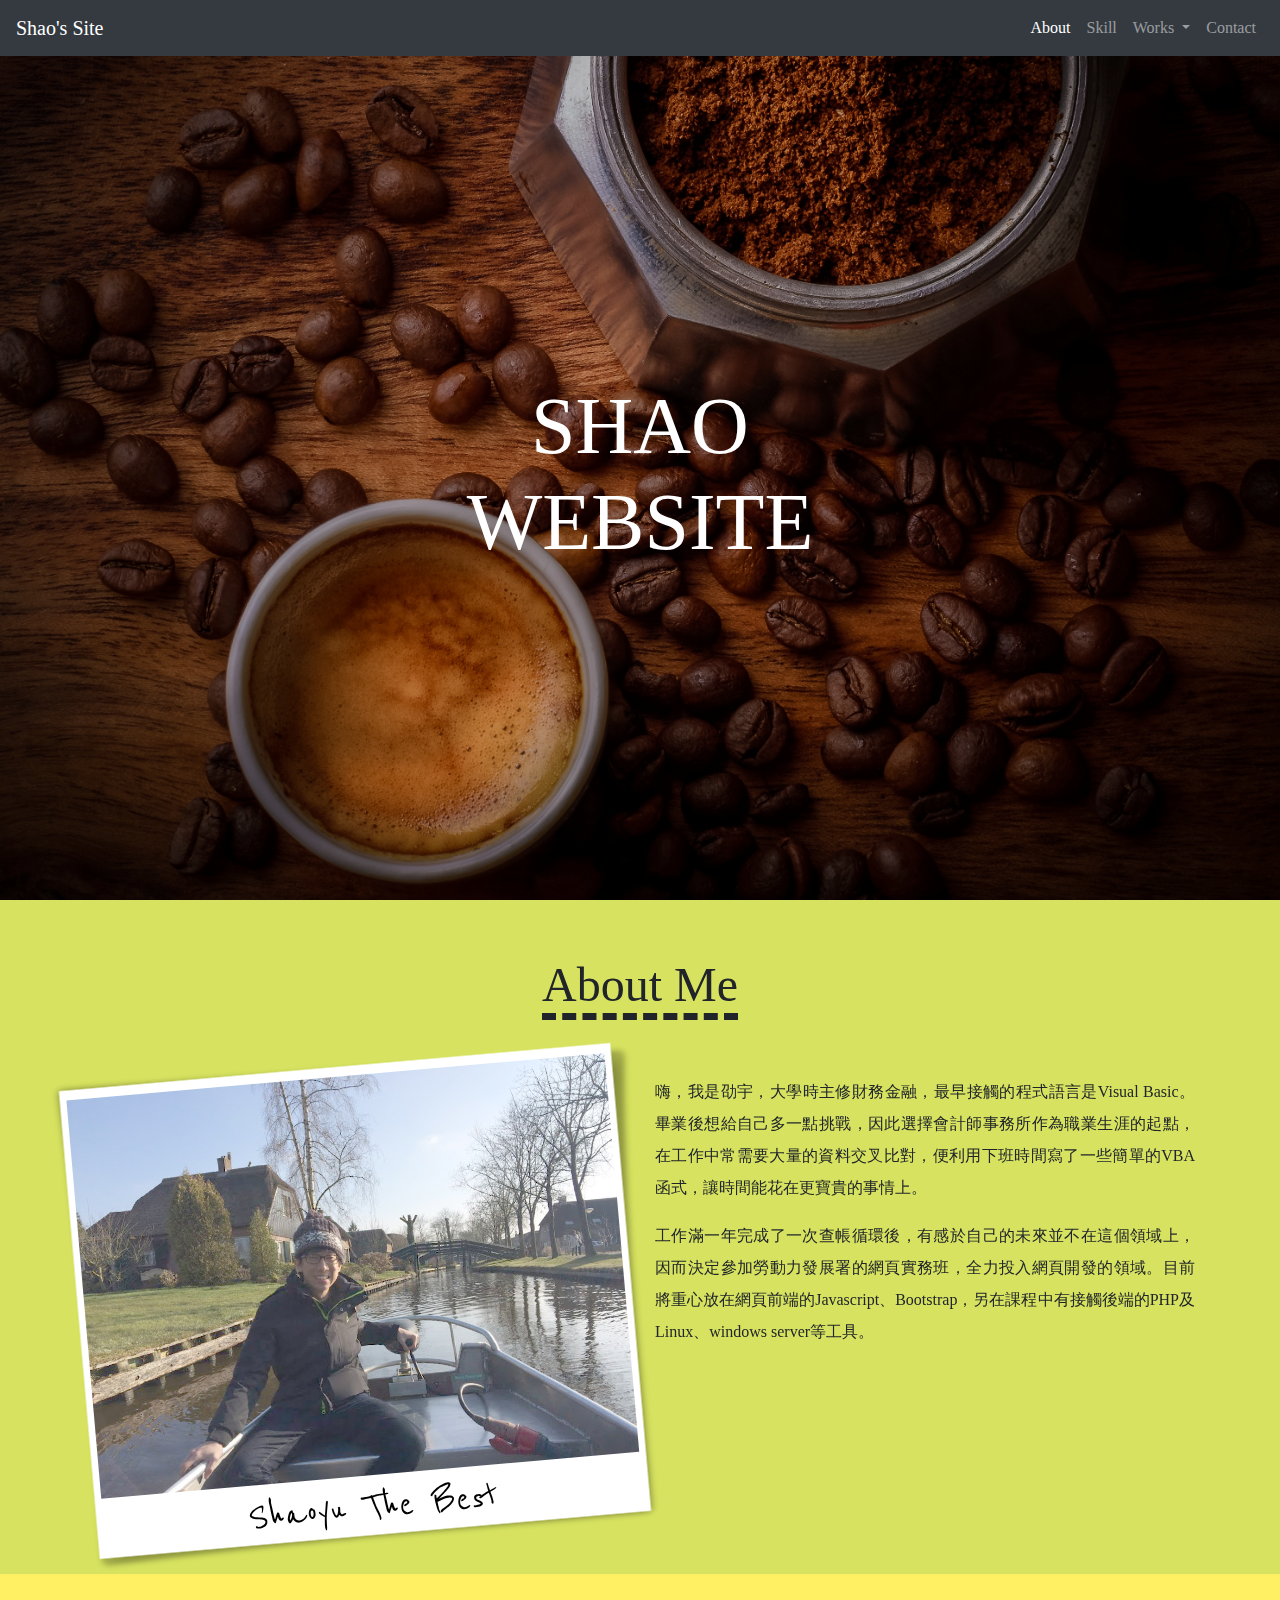
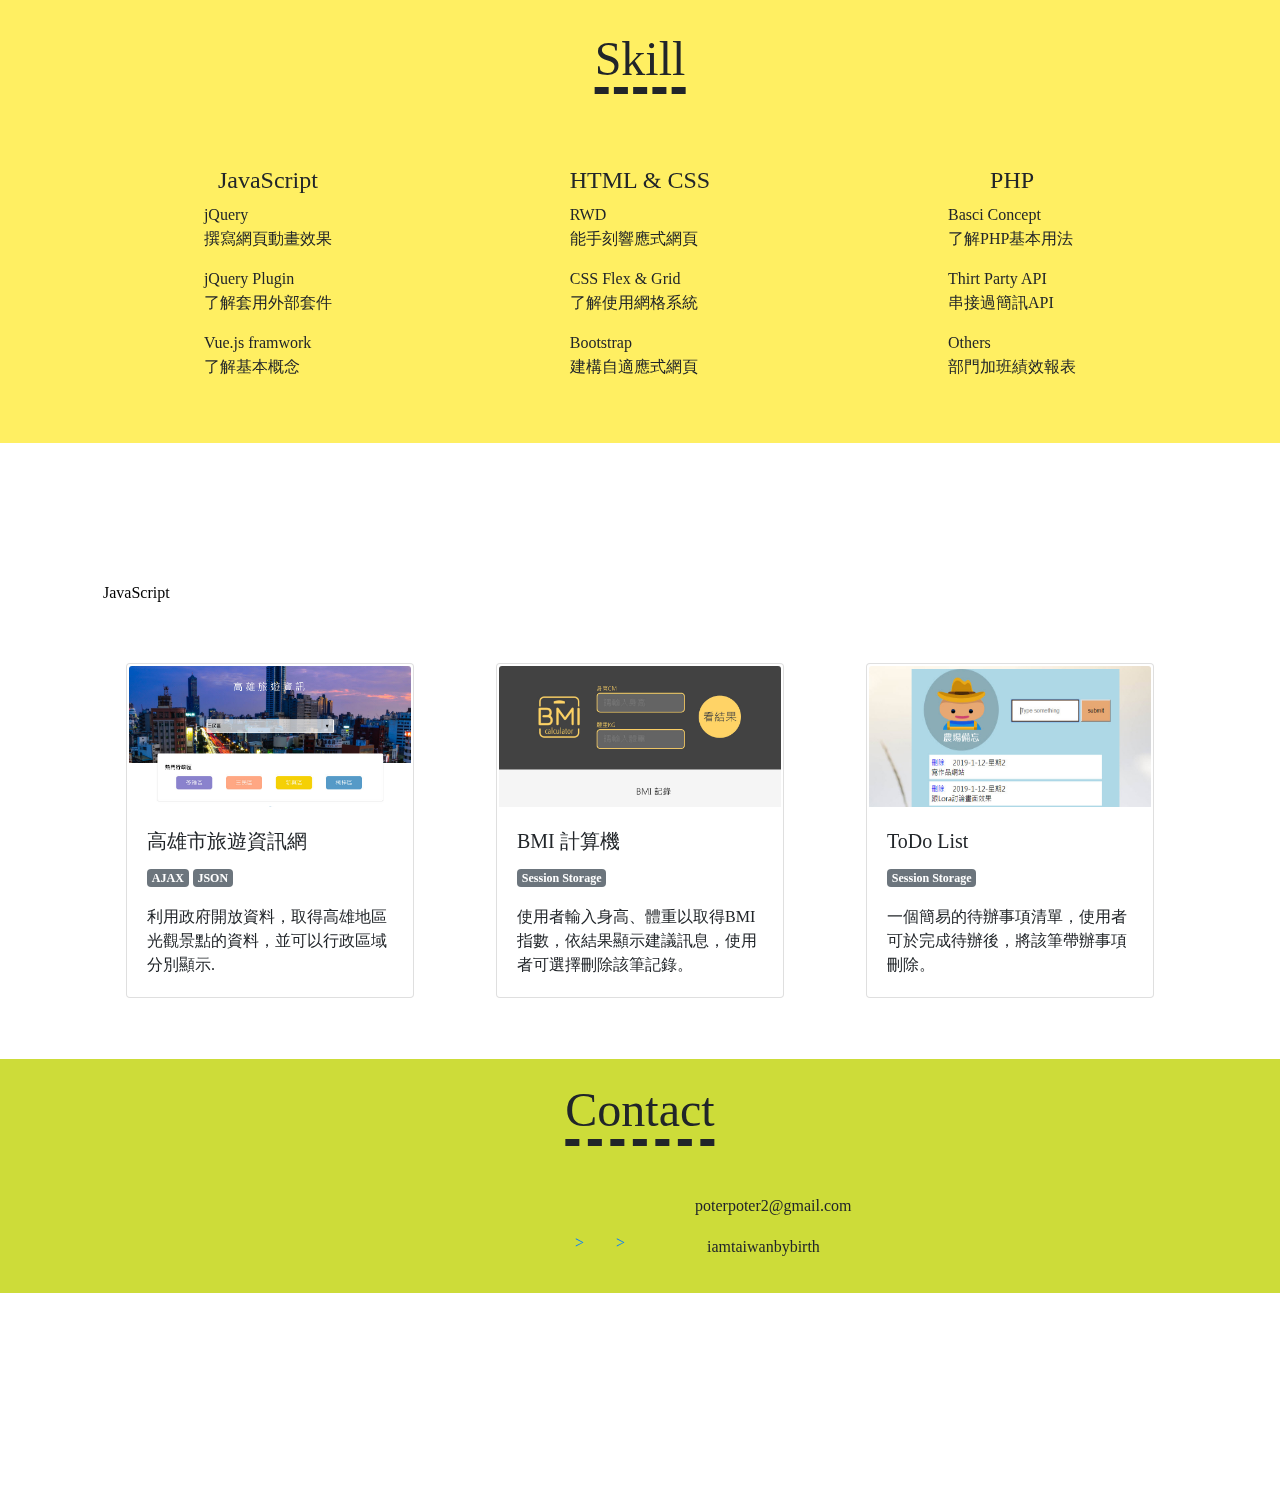
==== commit de27e3eb: "about me update" ====
--- a/docs/index.html
+++ b/docs/index.html
@@ -1,6 +1,15 @@
 <!doctype html>
 <html lang="en">
   <head>
+    <!-- Global site tag (gtag.js) - Google Analytics -->
+    <script async src="https://www.googletagmanager.com/gtag/js?id=UA-129193304-2"></script>
+    <script>
+      window.dataLayer = window.dataLayer || [];
+      function gtag(){dataLayer.push(arguments);}
+      gtag('js', new Date());
+
+      gtag('config', 'UA-129193304-2');
+    </script>
     <!-- Required meta tags -->
     <meta charset="utf-8">
     <meta name="viewport" content="width=device-width, initial-scale=1, shrink-to-fit=no">
@@ -8,6 +17,8 @@
     <link rel="stylesheet" href="https://use.fontawesome.com/releases/v5.7.1/css/all.css" integrity="sha384-fnmOCqbTlWIlj8LyTjo7mOUStjsKC4pOpQbqyi7RrhN7udi9RwhKkMHpvLbHG9Sr" crossorigin="anonymous">
     <!-- animated modal -->
     <link rel="stylesheet" href="css/animate.min.css">
+    <!-- web font -->
+    <link href="https://fonts.googleapis.com/css?family=Reenie+Beanie|Loved+by+the+King" rel="stylesheet" type="text/css">
     <!-- Bootstrap CSS -->
     <link rel="stylesheet" href="https://maxcdn.bootstrapcdn.com/bootstrap/4.0.0/css/bootstrap.min.css" integrity="sha384-Gn5384xqQ1aoWXA+058RXPxPg6fy4IWvTNh0E263XmFcJlSAwiGgFAW/dAiS6JXm" crossorigin="anonymous">
 
@@ -90,8 +101,12 @@
               <h2 >About <span class="d-none d-md-inline">Me<span></h2>
               <div class="row my-5">
                 <div class="col-12 col-md-6">
-                  <div class="protrait h-100">
+                  <div class="frame">
+                    <img src="img/frame.png" >
+                    <div class="protrait h-100">
+                    </div>
                   </div>
+                  
                 </div>
                 <div class="col-12 col-md-6">
                   <div class="intro h-100 bio ">
@@ -443,13 +458,13 @@
               <h2 class="mb-md-4">Contact</h2>
               <div class="row contact-info">
                 <div class="col-12 col-sm-6 d-flex justify-content-center justify-content-sm-end align-items-center mt-4 mt-md-0 mt-lg-4">
-                  <a href="https://tw.linkedin.com/in/shaoyu-lan-44ba9815a">
+                  <a href="https://tw.linkedin.com/in/shaoyu-lan-44ba9815a" target="_blank">>
                     <i class="fab fa-linkedin fa-3x"></i>
                   </a>
-                  <a href="https://github.com/shaoyulan">
+                  <a href="https://github.com/shaoyulan" target="_blank">
                     <i class="fab fa-github fa-3x mx-3"></i>
                   </a>
-                  <a href="https://shaoyulan.github.io/blogc/">
+                  <a href="https://shaoyulan.github.io/blogc/" target="_blank">>
                     <i class="fab fa-blogger-b fa-3x"></i>
                   </a>
                 </div>
--- a/docs/css/style.css
+++ b/docs/css/style.css
@@ -105,7 +105,7 @@
 	background:#d7e360;
 }
 .about-section .protrait{
-	background: url(../img/protrait.jpg);
+	background: url(../img/portrait1.jpg);
 	background-size: cover;
 	background-position: center center;
 	min-height: 400px;
@@ -317,3 +317,40 @@
 	cursor: pointer;
 }
 
+
+/*portrait photo*/
+
+.frame{
+	position: relative;
+	width: 100%;
+	transform: rotate(-5deg);
+}
+.frame img{
+	position: absolute;
+	top:50%;
+	left: 50%;
+	transform: translate(-50%,-50%);
+	width: calc(100% + 54px);
+	height: calc(100% + 54px);
+}
+.frame:after{
+	content: "shaoyu the best";
+	height: 50px;
+	display: block;
+	color: black;
+	position: relative;
+	font-family: 'Reenie Beanie', cursive;
+	font-size: 43px;
+	text-align: center;
+	text-transform: capitalize;
+}
+.protrait{
+	position: relative;
+}
+@media screen and (max-width: 768px){
+
+	.frame img{
+		width: calc(100% + 40px);
+		height: calc(100% + 40px);
+	}
+}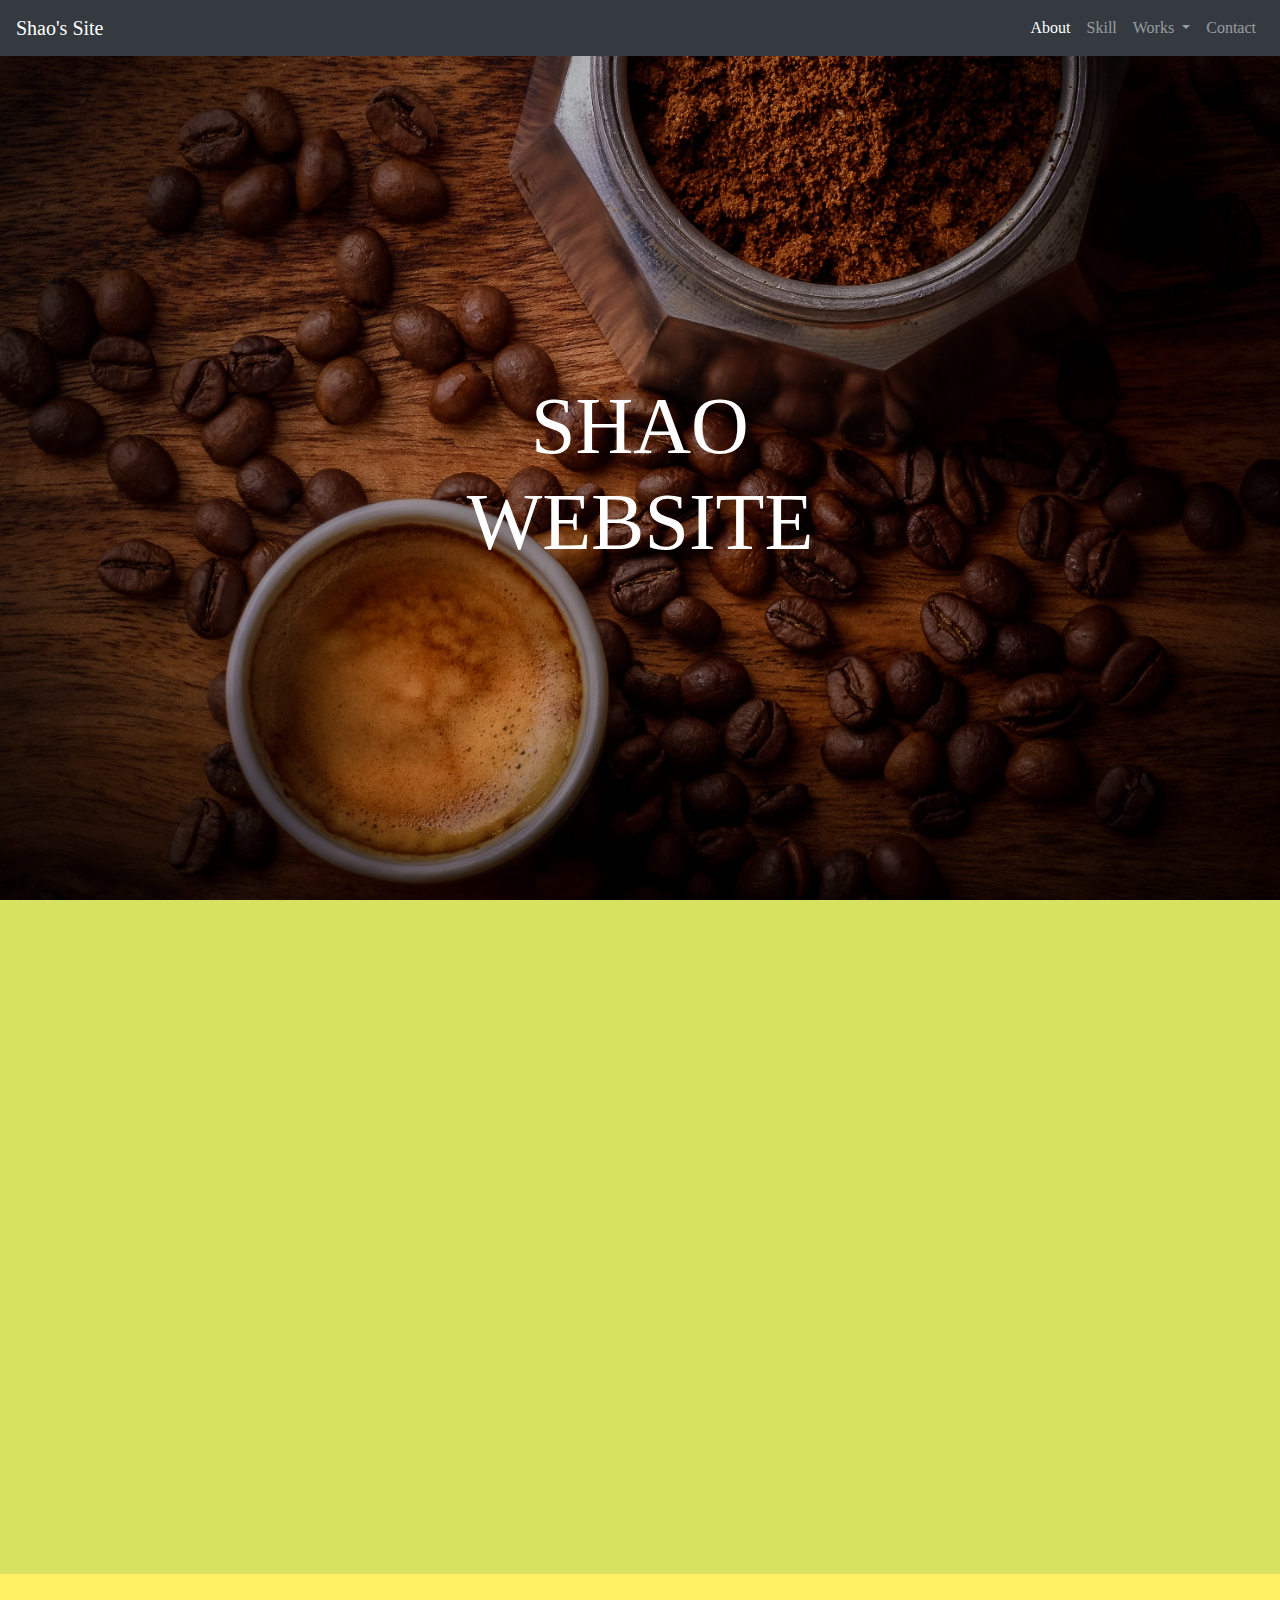
==== commit 02a36d76: "first release" ====
--- a/docs/index.html
+++ b/docs/index.html
@@ -354,7 +354,7 @@
                             <span class="badge badge-secondary">Masonry</span>
                             <span class="badge badge-secondary">NivoSlider</span>
                           </p>
-                          <p class="card-text">Some quick example text to build on the card title and make up the bulk of the card's content.</p>
+                          <p class="card-text">手刻RWD搭配jQuery排版等套件</p>
                         </div>
                       </div>
 
@@ -369,7 +369,7 @@
                           <p>
                             <span class="badge badge-secondary">RWD</span>
                           </p>
-                          <p class="card-text">Some quick example text to build on the card title and make up the bulk of the card's content.</p>
+                          <p class="card-text">手刻RWD的多頁式網頁</p>
                         </div>
                       </div>
                     
@@ -458,20 +458,20 @@
               <h2 class="mb-md-4">Contact</h2>
               <div class="row contact-info">
                 <div class="col-12 col-sm-6 d-flex justify-content-center justify-content-sm-end align-items-center mt-4 mt-md-0 mt-lg-4">
-                  <a href="https://tw.linkedin.com/in/shaoyu-lan-44ba9815a" target="_blank">>
+                  <a href="https://tw.linkedin.com/in/shaoyu-lan-44ba9815a" target="_blank">
                     <i class="fab fa-linkedin fa-3x"></i>
                   </a>
                   <a href="https://github.com/shaoyulan" target="_blank">
                     <i class="fab fa-github fa-3x mx-3"></i>
                   </a>
-                  <a href="https://shaoyulan.github.io/blogc/" target="_blank">>
+                  <a href="https://shaoyulan.github.io/blogc/" target="_blank">
                     <i class="fab fa-blogger-b fa-3x"></i>
                   </a>
                 </div>
                 <div class="col-12 col-sm-6 d-flex flex-column justify-content-center align-items-center align-items-sm-start mt-4 mt-md-0 mt-lg-4">
                   <ul class="contact-info">
                     <li class="mb-3 ">
-                      <i class="fas fa-mail-bulk fa-3x align-middle mb-lg-3 d-sm-block d-lg-inline"></i>
+                      <i class="fas fa-mail-bulk fa-3x align-middle mb-lg-3 d-sm-block d-lg-inline" /></i>
                       poterpoter2@gmail.com
                     </li>
                     <li class="mb-3 ">
@@ -535,7 +535,7 @@
               <div class="tab-pane fade show active" id="home" role="tabpanel" aria-labelledby="home-tab">
                 <!-- 內容一 -->
                 
-                <img src="img/k3.jpg" alt="">
+                <img src="img/k2.jpg" alt="">
               </div>
               <div class="tab-pane fade" id="profile" role="tabpanel" aria-labelledby="profile-tab">
                 <!-- 內容二 -->
@@ -977,7 +977,7 @@
                     </a>
                   </li>
                   <li class="nav-item">
-                    <a class="nav-link" id="profile-tab" target="_blank"  href="http://fn2e.byethost13.com/php/product_search/mysql_Fetch.php" role="tab" aria-controls="profile" aria-selected="false">
+                    <a class="nav-link" id="profile-tab"   href="http://fn2e.byethost13.com/php/product_search/mysql_Fetch.php" role="tab" aria-controls="profile" aria-selected="false">
                       作品連結
                     </a>
                   </li>
@@ -1028,7 +1028,7 @@
                     </a>
                   </li>
                   <li class="nav-item">
-                    <a class="nav-link" id="profile-tab" target="_blank"  href="http://fn2e.byethost13.com/php/department_sales_statistics/b13_22914069_php_department_sales_statistics.sql" role="tab" aria-controls="profile" aria-selected="false">
+                    <a class="nav-link" id="profile-tab"  href="http://fn2e.byethost13.com/php/department_sales_statistics/department_sales_statistics.php" role="tab" aria-controls="profile" aria-selected="false">
                       作品連結
                     </a>
                   </li>
@@ -1036,7 +1036,7 @@
                 <div class="tab-content" id="myTabContent">
                   <div class="tab-pane fade show active" id="php2-home" role="tabpanel" aria-labelledby="home-tab">
                     <!-- 內容一 -->
-                    <img src="img/php5.jpg" alt="">
+                    <img src="img/php2-1.jpg" alt="">
                   </div>
                   <div class="tab-pane fade" id="php2-profile" role="tabpanel" aria-labelledby="profile-tab">
                     <!-- 內容二 -->
